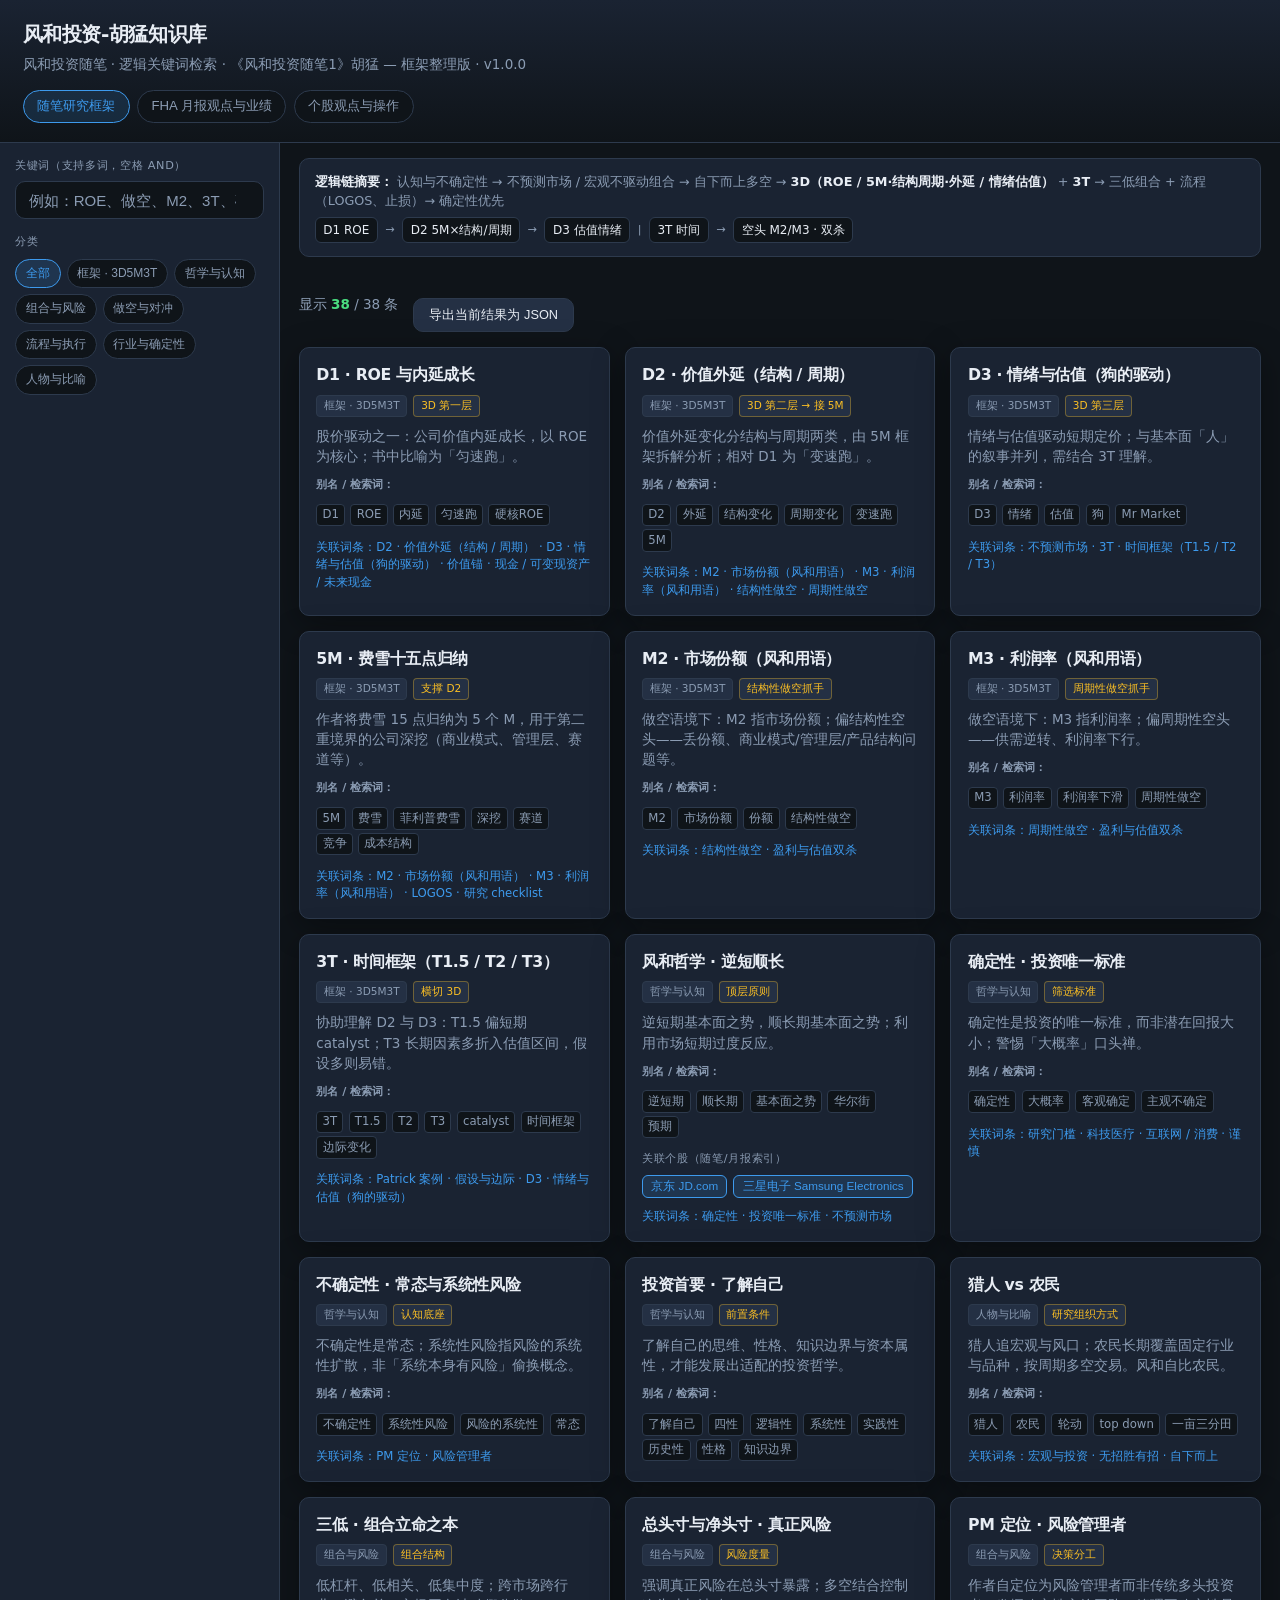
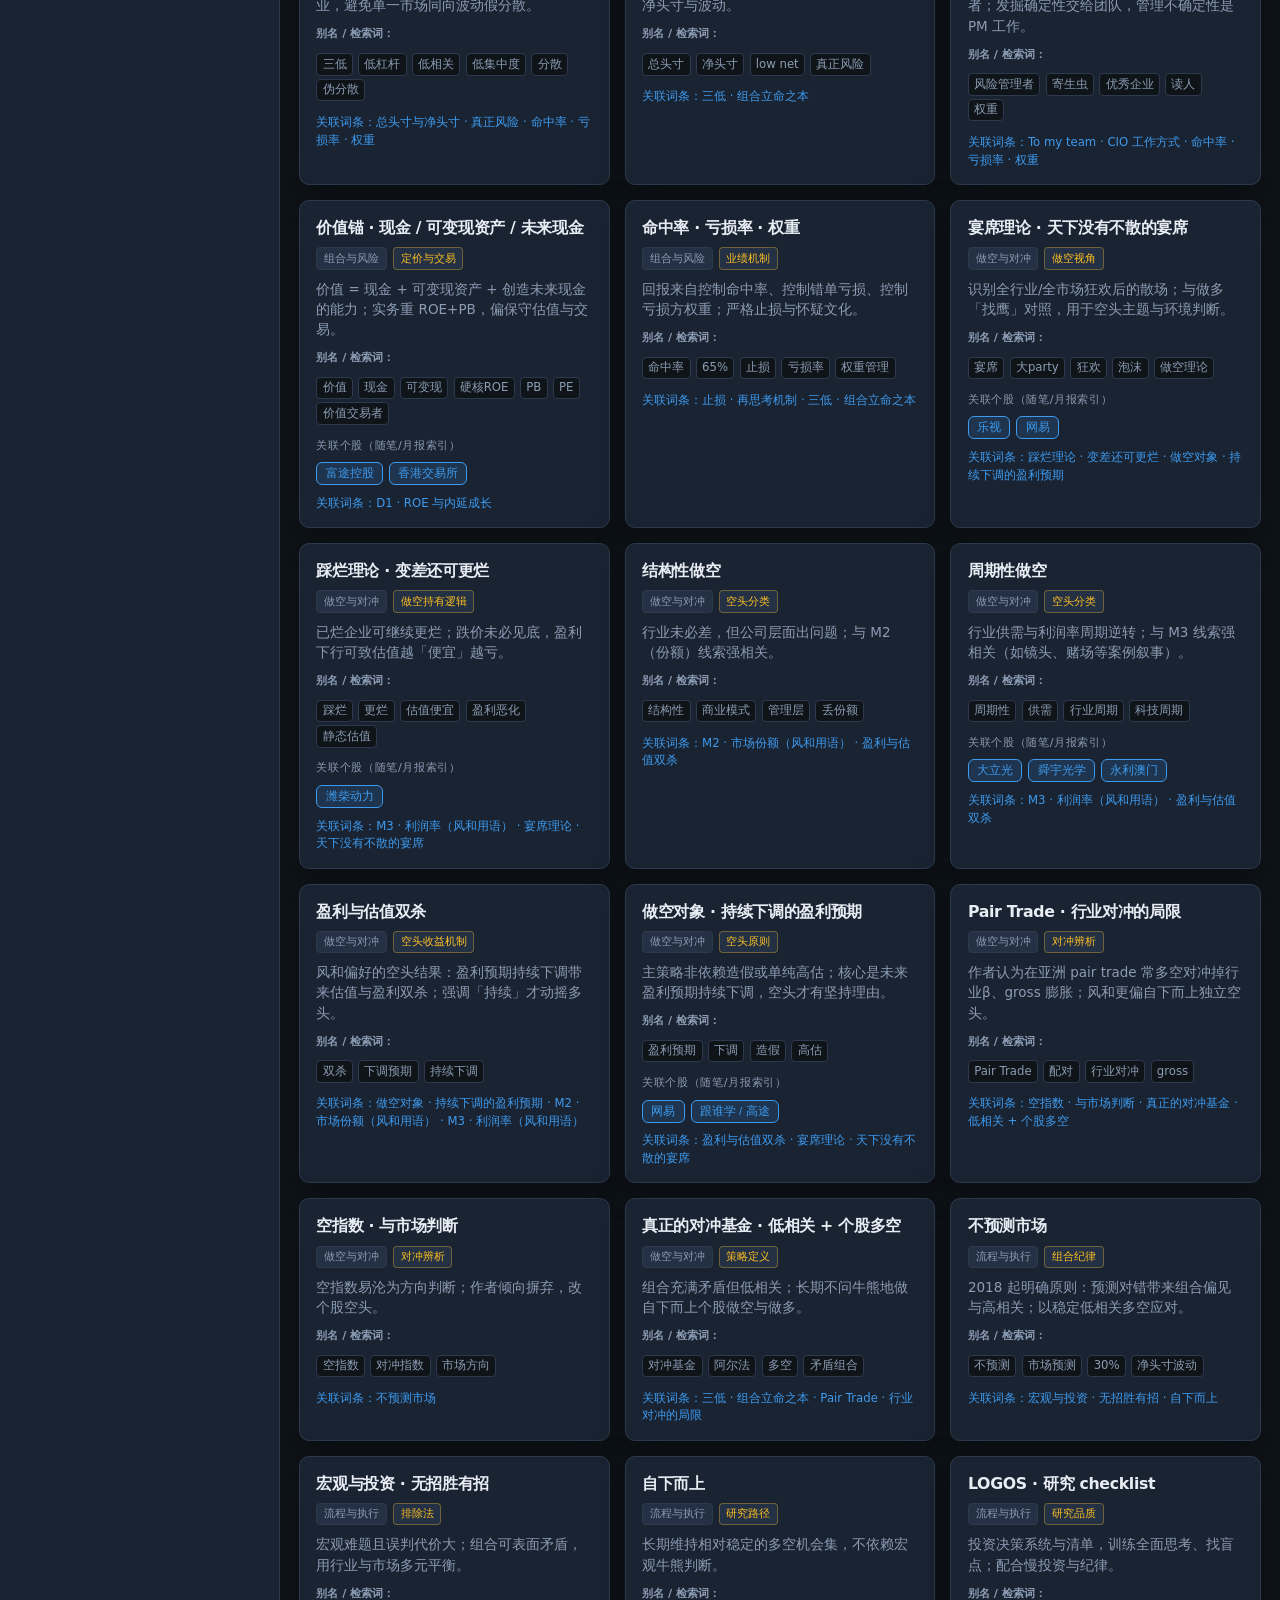
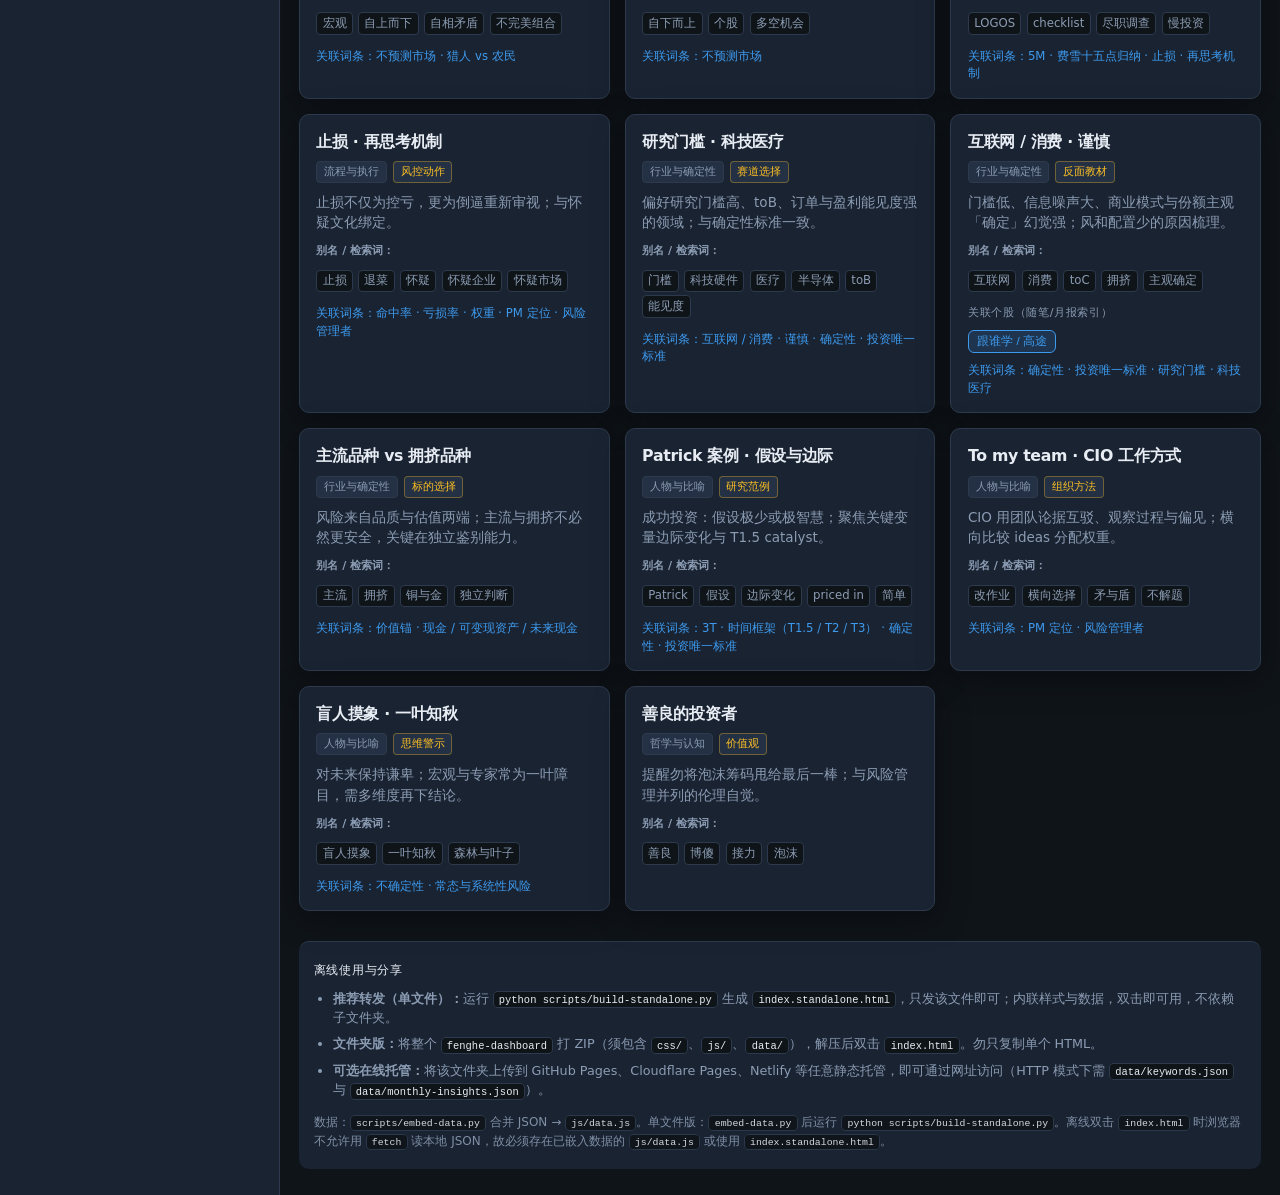
==== index.html @ e258abc2 "首次发布网页" ====
<!DOCTYPE html>
<html lang="zh-CN">
  <head>
    <meta charset="utf-8" />
    <meta name="viewport" content="width=device-width, initial-scale=1" />
    <title>风和投资-胡猛知识库</title>
    <style id="kb-critical-fallback">
      /* 不依赖 dashboard.css：资源缺失时仍能显示告警 */
      #kb-asset-warning {
        display: none;
        box-sizing: border-box;
        margin: 0;
        padding: 12px 16px;
        background: #fef2f2;
        border-bottom: 2px solid #ef4444;
        color: #111;
        font: 14px/1.55 system-ui, -apple-system, sans-serif;
      }
      #kb-asset-warning.show {
        display: block;
      }
      #kb-asset-warning code {
        background: #fee2e2;
        padding: 0 4px;
        border-radius: 3px;
        font-size: 0.92em;
      }
    </style>
    <link rel="stylesheet" href="css/dashboard.css" />
  </head>
  <body>
    <div id="kb-asset-warning" role="alert" hidden>
      <strong>无法加载样式或数据。</strong>
      常见原因：① 只复制了单个 HTML，未带上同级的 <code>css/</code>、<code>js/</code> 文件夹；② ZIP 未完整解压或路径被移动。
      请把<strong>整个</strong>知识库文件夹解压到本地，再双击其中的 <code>index.html</code>。
      若需「单文件」转发，请使用同目录下的 <code>index.standalone.html</code>（生成方式见页脚说明）。
    </div>
    <header class="app-header">
      <h1 id="meta-title">风和投资-胡猛知识库</h1>
      <p class="subtitle" id="meta-subtitle"></p>
      <nav class="view-tabs" id="view-tabs" aria-label="视图切换">
        <button type="button" class="view-tab active" data-view="framework" aria-selected="true">
          随笔研究框架
        </button>
        <button type="button" class="view-tab" data-view="monthly" aria-selected="false">
          FHA 月报观点与业绩
        </button>
        <button type="button" class="view-tab" data-view="stocks" aria-selected="false">
          个股观点与操作
        </button>
      </nav>
    </header>

    <div class="layout">
      <aside class="sidebar" id="sidebar-framework" aria-label="框架筛选">
        <div class="search-wrap">
          <label for="search">关键词（支持多词，空格 AND）</label>
          <input
            id="search"
            type="search"
            placeholder="例如：ROE、做空、M2、3T、确定性…"
            autocomplete="off"
          />
        </div>
        <p class="category-label">分类</p>
        <div id="category-chips" class="category-chips"></div>
      </aside>

      <aside class="sidebar hidden" id="sidebar-monthly" aria-label="月报筛选">
        <div class="search-wrap">
          <label for="search-monthly">检索月报（观点 / 业绩 / 对照标签）</label>
          <input
            id="search-monthly"
            type="search"
            placeholder="例如：止损、AI、gross、3D、恒瑞…"
            autocomplete="off"
          />
        </div>
        <p class="category-label">年份</p>
        <div id="year-chips" class="category-chips"></div>
      </aside>

      <aside class="sidebar hidden" id="sidebar-stocks" aria-label="个股筛选">
        <div class="search-wrap">
          <label for="search-stock">检索个股（名称 / 代码 / 别名）</label>
          <input
            id="search-stock"
            type="search"
            placeholder="例如：恒瑞、三星、600276、ALGN…"
            autocomplete="off"
          />
        </div>
        <p class="category-label">标的列表</p>
        <div id="stock-list" class="stock-list" role="listbox" aria-label="个股列表"></div>
      </aside>

      <main class="main">
        <div id="panel-framework">
        <div class="logic-strip" role="region" aria-label="逻辑链摘要">
          <strong>逻辑链摘要：</strong>
          认知与不确定性 → 不预测市场 / 宏观不驱动组合 → 自下而上多空 →
          <strong>3D（ROE / 5M·结构周期·外延 / 情绪估值）</strong> +
          <strong>3T</strong> → 三低组合 + 流程（LOGOS、止损）→ 确定性优先
          <div class="logic-flow" aria-hidden="true">
            <span class="flow-item">D1 ROE</span>
            <span class="arrow">→</span>
            <span class="flow-item">D2 5M×结构/周期</span>
            <span class="arrow">→</span>
            <span class="flow-item">D3 估值情绪</span>
            <span class="arrow">|</span>
            <span class="flow-item">3T 时间</span>
            <span class="arrow">→</span>
            <span class="flow-item">空头 M2/M3 · 双杀</span>
          </div>
        </div>

        <div class="stats-bar">
          <span>显示 <span class="count" id="stat-count">0</span> / <span id="stat-total">0</span> 条</span>
          <div class="footer-actions">
            <button type="button" class="export" id="export-json">导出当前结果为 JSON</button>
          </div>
        </div>

        <div id="card-grid" class="card-grid"></div>
        </div>

        <div id="panel-monthly" class="hidden">
          <div class="monthly-intro" id="monthly-intro"></div>
          <div id="monthly-chart-wrap" class="monthly-chart-wrap" aria-label="月度收益图表"></div>
          <div class="monthly-table-wrap">
            <table class="monthly-table" id="monthly-table" aria-label="月度业绩一览">
              <thead>
                <tr>
                  <th>期间</th>
                  <th>MTD</th>
                  <th>YTD</th>
                  <th>TTM</th>
                  <th>杠杆</th>
                  <th>AUM (US$m)</th>
                </tr>
              </thead>
              <tbody id="monthly-table-body"></tbody>
            </table>
          </div>
          <div class="stats-bar">
            <span>月报 <span class="count" id="monthly-stat-count">0</span> / <span id="monthly-stat-total">0</span> 期</span>
            <div class="footer-actions">
              <button type="button" class="export" id="export-monthly-json">导出当前筛选月报 JSON</button>
            </div>
          </div>
          <div id="monthly-card-grid" class="card-grid monthly-card-grid"></div>
        </div>

        <div id="panel-stocks" class="hidden">
          <div class="stock-panel-intro" id="stock-panel-intro"></div>
          <div class="stats-bar">
            <span>已选标的的历史表述 <span class="count" id="stock-mention-count">0</span> 条</span>
            <div class="footer-actions">
              <button type="button" class="export" id="export-stock-json">导出当前个股 JSON</button>
            </div>
          </div>
          <div id="stock-detail" class="stock-detail"></div>
        </div>

        <footer class="site-footer" id="site-footer">
          <p class="site-footer-title">离线使用与分享</p>
          <ul class="site-footer-list">
            <li><strong>推荐转发（单文件）：</strong>运行 <code>python scripts/build-standalone.py</code> 生成 <code>index.standalone.html</code>，只发该文件即可；内联样式与数据，双击即可用，不依赖子文件夹。</li>
            <li><strong>文件夹版：</strong>将整个 <code>fenghe-dashboard</code> 打 ZIP（须包含 <code>css/</code>、<code>js/</code>、<code>data/</code>），解压后双击 <code>index.html</code>。勿只复制单个 HTML。</li>
            <li><strong>可选在线托管：</strong>将该文件夹上传到 GitHub Pages、Cloudflare Pages、Netlify 等任意静态托管，即可通过网址访问（HTTP 模式下需 <code>data/keywords.json</code> 与 <code>data/monthly-insights.json</code>）。</li>
          </ul>
          <p class="site-footer-meta">数据：<code>scripts/embed-data.py</code> 合并 JSON → <code>js/data.js</code>。单文件版：<code>embed-data.py</code> 后运行 <code>python scripts/build-standalone.py</code>。离线双击 <code>index.html</code> 时浏览器不允许用 <code>fetch</code> 读本地 JSON，故必须存在已嵌入数据的 <code>js/data.js</code> 或使用 <code>index.standalone.html</code>。</p>
        </footer>
      </main>
    </div>

    <script src="js/data.js" defer></script>
    <script src="js/dashboard.js" defer></script>
    <script>
      (function () {
        function checkAssets() {
          var link = document.querySelector('link[href*="dashboard.css"]');
          var cssOk;
          if (link) {
            cssOk = !!link.sheet;
          } else {
            cssOk = document.querySelectorAll("head > style").length >= 2;
          }
          var dataOk =
            typeof window.__FENGHE_KB__ === "object" && window.__FENGHE_KB__ !== null;
          if (!cssOk || !dataOk) {
            var w = document.getElementById("kb-asset-warning");
            if (w) {
              w.hidden = false;
              w.classList.add("show");
            }
          }
        }
        window.addEventListener("load", checkAssets);
      })();
    </script>
  </body>
</html>
---- css/dashboard.css ----
:root {
  --bg: #0f1419;
  --surface: #1a2332;
  --surface2: #243044;
  --border: #2d3a4d;
  --text: #e8edf4;
  --muted: #8b9cb3;
  --accent: #3d9aed;
  --accent-dim: rgba(61, 154, 237, 0.15);
  --good: #4ade80;
  --warn: #fbbf24;
  --font: "Segoe UI", system-ui, -apple-system, sans-serif;
  --radius: 10px;
  --shadow: 0 8px 32px rgba(0, 0, 0, 0.35);
}

*,
*::before,
*::after {
  box-sizing: border-box;
}

html {
  font-size: 15px;
}

body {
  margin: 0;
  min-height: 100vh;
  font-family: var(--font);
  background: var(--bg);
  color: var(--text);
  line-height: 1.5;
}

a {
  color: var(--accent);
  text-decoration: none;
}
a:hover {
  text-decoration: underline;
}

.hidden {
  display: none !important;
}

.app-header {
  padding: 1.25rem 1.5rem;
  border-bottom: 1px solid var(--border);
  background: linear-gradient(180deg, var(--surface) 0%, var(--bg) 100%);
}

.app-header h1 {
  margin: 0 0 0.35rem;
  font-size: 1.35rem;
  font-weight: 600;
  letter-spacing: -0.02em;
}

.app-header .subtitle {
  margin: 0;
  font-size: 0.9rem;
  color: var(--muted);
}

.view-tabs {
  display: flex;
  flex-wrap: wrap;
  gap: 0.5rem;
  margin-top: 1rem;
}

.view-tab {
  padding: 0.45rem 0.9rem;
  font-size: 0.88rem;
  border-radius: 999px;
  border: 1px solid var(--border);
  background: var(--bg);
  color: var(--muted);
  cursor: pointer;
  transition: border-color 0.15s, color 0.15s, background 0.15s;
}

.view-tab:hover {
  border-color: var(--accent);
  color: var(--text);
}

.view-tab.active {
  background: var(--accent-dim);
  border-color: var(--accent);
  color: var(--accent);
}

.layout {
  display: grid;
  grid-template-columns: minmax(240px, 280px) 1fr;
  grid-template-rows: auto 1fr;
  min-height: calc(100vh - 88px);
}

@media (max-width: 900px) {
  .layout {
    grid-template-columns: 1fr;
  }
}

.sidebar {
  padding: 1rem 1rem 1.5rem;
  border-right: 1px solid var(--border);
  background: var(--surface);
}

@media (max-width: 900px) {
  .sidebar {
    border-right: none;
    border-bottom: 1px solid var(--border);
  }
}

.search-wrap {
  margin-bottom: 1rem;
}

.search-wrap label {
  display: block;
  font-size: 0.75rem;
  text-transform: uppercase;
  letter-spacing: 0.06em;
  color: var(--muted);
  margin-bottom: 0.4rem;
}

input[type="search"] {
  width: 100%;
  padding: 0.65rem 0.85rem;
  border-radius: var(--radius);
  border: 1px solid var(--border);
  background: var(--bg);
  color: var(--text);
  font-size: 1rem;
}

input[type="search"]::placeholder {
  color: var(--muted);
}

input[type="search"]:focus {
  outline: none;
  border-color: var(--accent);
  box-shadow: 0 0 0 3px var(--accent-dim);
}

.category-label {
  font-size: 0.75rem;
  text-transform: uppercase;
  letter-spacing: 0.06em;
  color: var(--muted);
  margin: 0.5rem 0 0.5rem;
}

.category-chips {
  display: flex;
  flex-wrap: wrap;
  gap: 0.4rem;
}

.chip {
  display: inline-flex;
  align-items: center;
  padding: 0.35rem 0.65rem;
  border-radius: 999px;
  font-size: 0.8rem;
  border: 1px solid var(--border);
  background: var(--bg);
  color: var(--muted);
  cursor: pointer;
  transition: background 0.15s, border-color 0.15s, color 0.15s;
}

.chip:hover {
  border-color: var(--accent);
  color: var(--text);
}

.chip.active {
  background: var(--accent-dim);
  border-color: var(--accent);
  color: var(--accent);
}

.main {
  padding: 1rem 1.25rem 2rem;
  overflow: auto;
}

.logic-strip {
  margin-bottom: 1.25rem;
  padding: 0.85rem 1rem;
  background: var(--surface);
  border: 1px solid var(--border);
  border-radius: var(--radius);
  font-size: 0.85rem;
  color: var(--muted);
}

.logic-strip strong {
  color: var(--text);
  font-weight: 600;
}

.logic-flow {
  display: flex;
  flex-wrap: wrap;
  align-items: center;
  gap: 0.35rem 0.5rem;
  margin-top: 0.5rem;
}

.logic-flow .flow-item {
  padding: 0.2rem 0.5rem;
  background: var(--bg);
  border-radius: 6px;
  font-size: 0.8rem;
  color: var(--text);
  border: 1px solid var(--border);
}

.logic-flow .arrow {
  color: var(--muted);
  font-size: 0.75rem;
}

.stats-bar {
  display: flex;
  flex-wrap: wrap;
  gap: 1rem;
  align-items: center;
  margin-bottom: 1rem;
  font-size: 0.9rem;
  color: var(--muted);
}

.stats-bar .count {
  color: var(--good);
  font-weight: 600;
}

.card-grid {
  display: grid;
  grid-template-columns: repeat(auto-fill, minmax(300px, 1fr));
  gap: 1rem;
}

.card {
  background: var(--surface);
  border: 1px solid var(--border);
  border-radius: var(--radius);
  padding: 1rem 1.1rem;
  box-shadow: var(--shadow);
  transition: border-color 0.15s;
}

.card:hover {
  border-color: #3d4f66;
}

.card h2 {
  margin: 0 0 0.5rem;
  font-size: 1.05rem;
  font-weight: 600;
  letter-spacing: -0.02em;
}

.card .meta-row {
  display: flex;
  flex-wrap: wrap;
  gap: 0.4rem;
  margin-bottom: 0.6rem;
}

.badge {
  font-size: 0.7rem;
  padding: 0.15rem 0.45rem;
  border-radius: 4px;
  background: var(--surface2);
  color: var(--muted);
  border: 1px solid var(--border);
}

.badge.logic {
  color: var(--warn);
  border-color: rgba(251, 191, 36, 0.35);
}

.card p.summary {
  margin: 0;
  font-size: 0.9rem;
  color: var(--muted);
}

.card .aliases {
  margin-top: 0.65rem;
  font-size: 0.78rem;
  color: var(--muted);
}

.card .aliases span {
  display: inline-block;
  margin-right: 0.35rem;
  margin-bottom: 0.2rem;
  padding: 0.1rem 0.35rem;
  background: var(--bg);
  border-radius: 4px;
  border: 1px solid var(--border);
}

.card .see-also {
  margin-top: 0.65rem;
  font-size: 0.78rem;
  color: var(--accent);
}

.card mark {
  background: rgba(61, 154, 237, 0.35);
  color: inherit;
  padding: 0 0.1rem;
}

.empty-state {
  padding: 2rem;
  text-align: center;
  color: var(--muted);
  border: 1px dashed var(--border);
  border-radius: var(--radius);
}

.footer-actions {
  margin-top: 1.5rem;
  display: flex;
  flex-wrap: wrap;
  gap: 0.75rem;
  align-items: center;
}

button.export {
  padding: 0.5rem 1rem;
  font-size: 0.85rem;
  border-radius: var(--radius);
  border: 1px solid var(--border);
  background: var(--surface2);
  color: var(--text);
  cursor: pointer;
}

button.export:hover {
  border-color: var(--accent);
  color: var(--accent);
}

.site-footer {
  margin-top: 2rem;
  padding: 1.25rem 1rem;
  border-top: 1px solid var(--border);
  border-radius: var(--radius);
  background: var(--surface);
  font-size: 0.85rem;
  color: var(--muted);
}

.site-footer-title {
  margin: 0 0 0.65rem;
  font-size: 0.8rem;
  text-transform: uppercase;
  letter-spacing: 0.06em;
  color: var(--text);
}

.site-footer-list {
  margin: 0 0 0.85rem;
  padding-left: 1.25rem;
}

.site-footer-list li {
  margin-bottom: 0.45rem;
}

.site-footer code {
  font-size: 0.82em;
  padding: 0.1rem 0.35rem;
  background: var(--bg);
  border-radius: 4px;
  border: 1px solid var(--border);
  color: var(--text);
}

.site-footer-meta {
  margin: 0;
  font-size: 0.8rem;
  opacity: 0.9;
}

.monthly-intro {
  margin-bottom: 1rem;
  padding: 1rem 1.1rem;
  background: var(--surface);
  border: 1px solid var(--border);
  border-radius: var(--radius);
  font-size: 0.9rem;
  color: var(--muted);
}

.monthly-intro-lead {
  margin: 0 0 0.5rem;
  color: var(--text);
}

.monthly-intro-note {
  margin: 0;
  font-size: 0.85rem;
}

.monthly-table-wrap {
  overflow-x: auto;
  margin-bottom: 1rem;
  border-radius: var(--radius);
  border: 1px solid var(--border);
}

.monthly-table {
  width: 100%;
  border-collapse: collapse;
  font-size: 0.82rem;
}

.monthly-table th,
.monthly-table td {
  padding: 0.5rem 0.65rem;
  text-align: right;
  border-bottom: 1px solid var(--border);
}

.monthly-table th:first-child,
.monthly-table td:first-child {
  text-align: left;
}

.monthly-table thead th {
  background: var(--surface2);
  color: var(--muted);
  font-weight: 600;
}

.monthly-table tbody tr:hover {
  background: rgba(61, 154, 237, 0.06);
}

.monthly-metrics .badge {
  font-size: 0.72rem;
}

.monthly-themes {
  margin: 0;
  padding-left: 1.2rem;
  font-size: 0.88rem;
  color: var(--muted);
}

.monthly-themes li {
  margin-bottom: 0.35rem;
}

.bridge-row {
  display: flex;
  flex-wrap: wrap;
  gap: 0.4rem;
}

.bridge-chip {
  padding: 0.25rem 0.55rem;
  font-size: 0.78rem;
  border-radius: 999px;
  border: 1px dashed var(--border);
  background: var(--bg);
  color: var(--accent);
  cursor: pointer;
}

.bridge-chip:hover {
  border-color: var(--accent);
  border-style: solid;
}

.muted {
  color: var(--muted);
}

.stock-list {
  display: flex;
  flex-direction: column;
  gap: 0.35rem;
  max-height: min(70vh, 520px);
  overflow-y: auto;
  padding-right: 0.25rem;
}

.stock-list-item {
  display: flex;
  justify-content: space-between;
  align-items: center;
  width: 100%;
  text-align: left;
  padding: 0.5rem 0.65rem;
  border-radius: var(--radius);
  border: 1px solid var(--border);
  background: var(--bg);
  color: var(--text);
  font-size: 0.86rem;
  cursor: pointer;
  transition: border-color 0.15s, background 0.15s;
}

.stock-list-item:hover {
  border-color: var(--accent);
}

.stock-list-item-active {
  border-color: var(--accent);
  background: var(--accent-dim);
}

.stock-list-name {
  font-weight: 500;
}

.stock-list-meta {
  font-size: 0.75rem;
  color: var(--muted);
}

.stock-mini-row {
  display: flex;
  flex-wrap: wrap;
  gap: 0.4rem;
}

.stock-mini-chip {
  padding: 0.2rem 0.5rem;
  font-size: 0.78rem;
  border-radius: 6px;
  border: 1px solid var(--border);
  background: var(--surface2);
  color: var(--good);
  cursor: pointer;
}

.stock-mini-chip:hover {
  border-color: var(--good);
}

.stock-detail {
  margin-top: 0.5rem;
}

.stock-detail-head {
  margin-bottom: 1rem;
}

.stock-detail-title {
  margin: 0 0 0.35rem;
  font-size: 1.2rem;
}

.stock-detail-sub {
  margin: 0.15rem 0;
  font-size: 0.85rem;
}

.stock-timeline-table td {
  vertical-align: top;
}

.stock-td-quote {
  text-align: left;
  max-width: 32rem;
  vertical-align: top;
}

.stock-quote {
  margin: 0;
  padding: 0.35rem 0 0.35rem 0.75rem;
  border-left: 3px solid var(--accent);
  font-size: 0.88rem;
  line-height: 1.55;
  color: var(--text);
}

.stance-tag {
  font-size: 0.72rem;
  padding: 0.15rem 0.4rem;
  border-radius: 4px;
  text-transform: lowercase;
}

.stance-long {
  background: rgba(74, 222, 128, 0.12);
  color: var(--good);
  border: 1px solid rgba(74, 222, 128, 0.35);
}

.stance-short {
  background: rgba(248, 113, 113, 0.12);
  color: #f87171;
  border: 1px solid rgba(248, 113, 113, 0.35);
}

.stance-other {
  background: var(--surface2);
  color: var(--muted);
  border: 1px solid var(--border);
}

button.linkish {
  background: none;
  border: none;
  padding: 0;
  color: var(--accent);
  cursor: pointer;
  font-size: inherit;
  text-decoration: underline;
  text-underline-offset: 2px;
}

button.linkish:hover {
  color: var(--text);
}

/* 月报：MTD / YTD 图表 */
.monthly-chart-wrap {
  margin: 1rem 0 1.25rem;
  padding: 1rem 1.1rem;
  border-radius: 10px;
  border: 1px solid var(--border);
  background: var(--surface2);
}

.chart-section .chart-title {
  margin: 0 0 0.5rem;
  font-size: 0.92rem;
  font-weight: 600;
  color: var(--text);
}

.chart-section .chart-title:not(:first-child) {
  margin-top: 1.25rem;
}

.mtd-highlight-strip {
  display: flex;
  flex-wrap: wrap;
  gap: 0.65rem 1.25rem;
  font-size: 0.8rem;
  color: var(--muted);
  margin-bottom: 0.65rem;
}

.mtd-highlight-strip strong {
  color: var(--text);
  font-weight: 600;
}

.mtd-chart-row {
  display: flex;
  align-items: flex-end;
  gap: 4px;
  min-height: 120px;
  padding: 0.25rem 0;
}

.mtd-bar-col {
  flex: 1;
  min-width: 0;
  display: flex;
  flex-direction: column;
  align-items: center;
  gap: 0.35rem;
}

.mtd-bar-inner {
  width: 100%;
  max-width: 22px;
  height: 88px;
  margin: 0 auto;
  display: flex;
  flex-direction: column;
  justify-content: flex-end;
  border-radius: 4px;
  background: var(--surface);
  border: 1px solid var(--border);
}

.mtd-bar {
  width: 100%;
  min-height: 2px;
  border-radius: 3px;
}

.mtd-bar.pos {
  background: linear-gradient(180deg, var(--good), rgba(74, 222, 128, 0.55));
}

.mtd-bar.neg {
  background: linear-gradient(180deg, #f87171, rgba(248, 113, 113, 0.55));
}

.mtd-bar-label {
  font-size: 0.65rem;
  color: var(--muted);
  text-align: center;
  line-height: 1.2;
}

.ytd-chart-svg-wrap {
  margin-top: 0.35rem;
}

.ytd-svg {
  width: 100%;
  height: 72px;
  display: block;
}

.ytd-x-labels {
  display: flex;
  justify-content: space-between;
  gap: 0.15rem;
  font-size: 0.62rem;
  color: var(--muted);
  margin-top: 0.25rem;
}

.ytd-x-labels span {
  flex: 1;
  min-width: 0;
  text-align: center;
  overflow: hidden;
  text-overflow: ellipsis;
}

/* 随笔卡片 → 个股 */
.fw-stock-chip {
  padding: 0.2rem 0.55rem;
  font-size: 0.78rem;
  border-radius: 6px;
  border: 1px solid var(--accent);
  background: var(--accent-dim);
  color: var(--accent);
  cursor: pointer;
}

.fw-stock-chip:hover {
  border-color: var(--text);
  color: var(--text);
}

/* 个股表 → 框架词条 */
.kw-open-chip {
  display: inline-block;
  margin: 0.15rem 0.35rem 0 0;
  padding: 0.12rem 0.45rem;
  font-size: 0.72rem;
  border-radius: 4px;
  border: 1px solid var(--border);
  background: var(--surface);
  color: var(--accent);
  cursor: pointer;
}

.kw-open-chip:hover {
  border-color: var(--accent);
}

.stock-td-kw {
  max-width: 14rem;
  vertical-align: top;
}
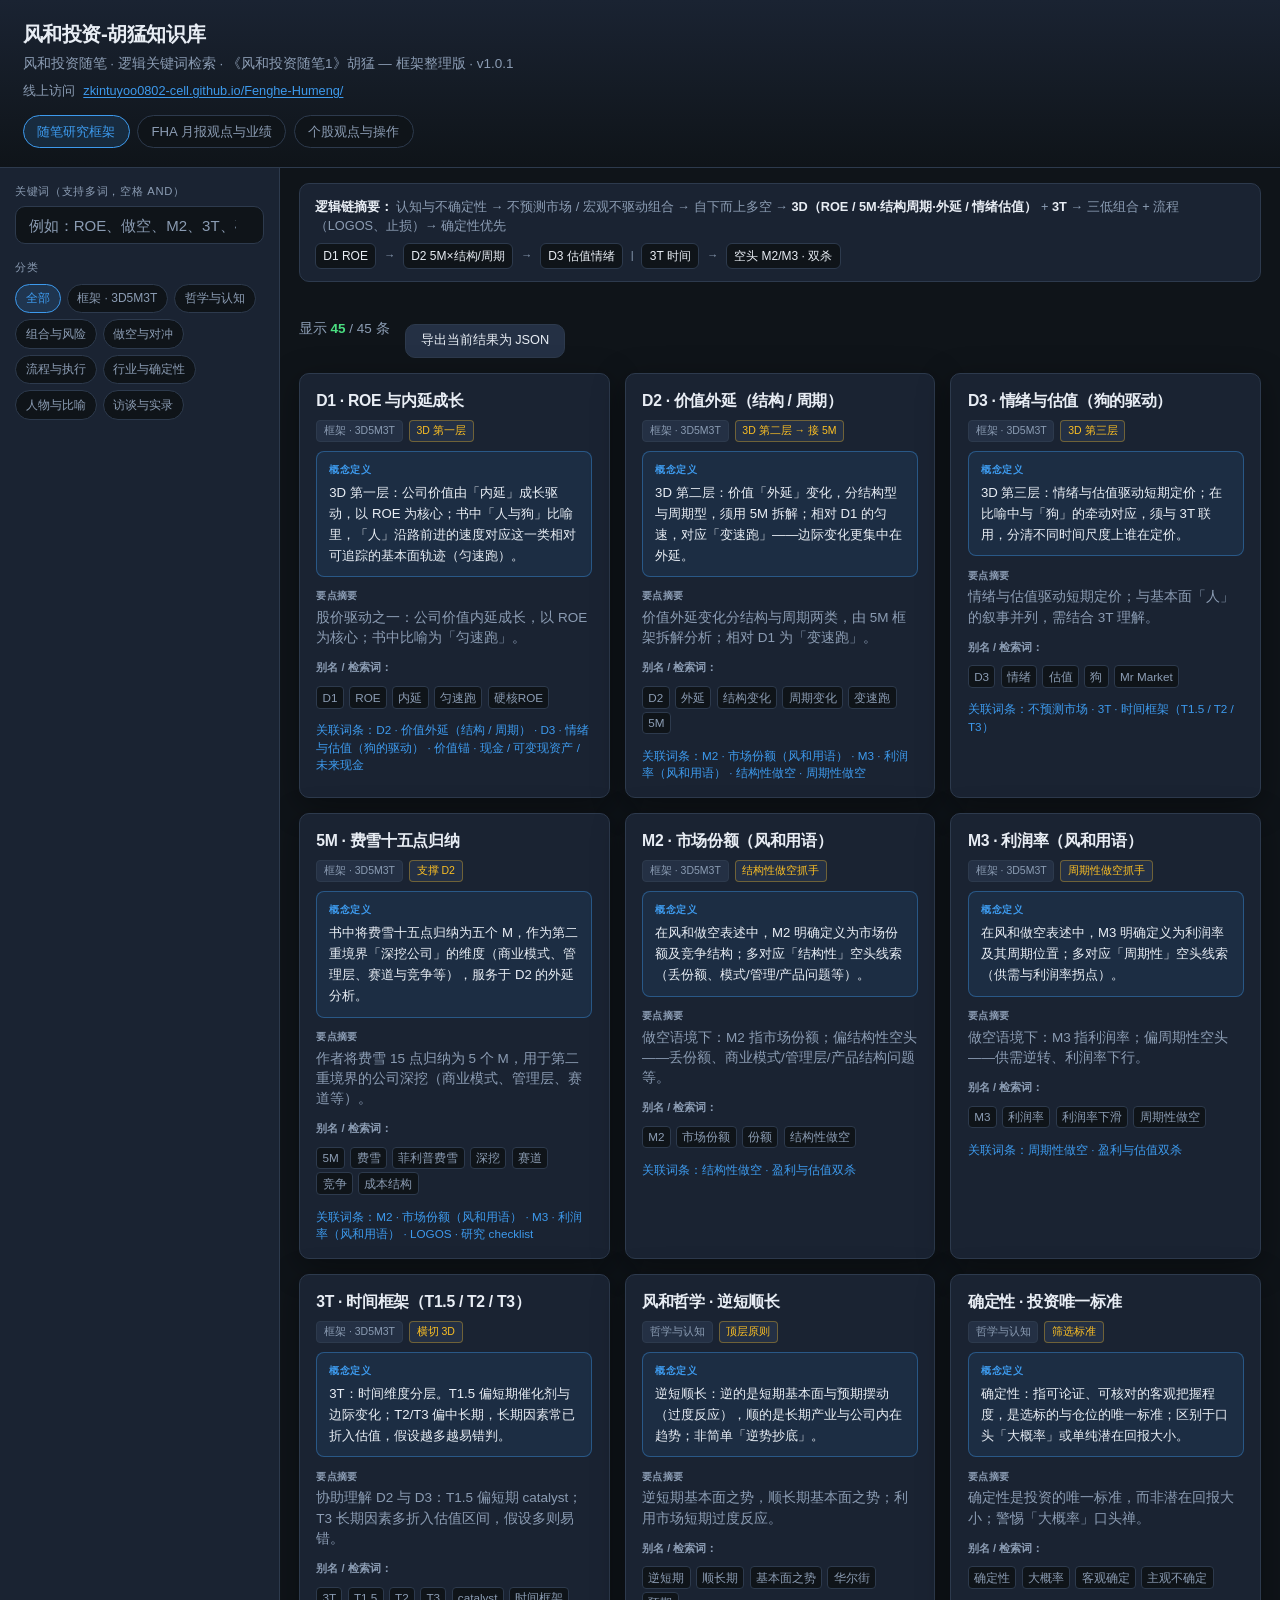
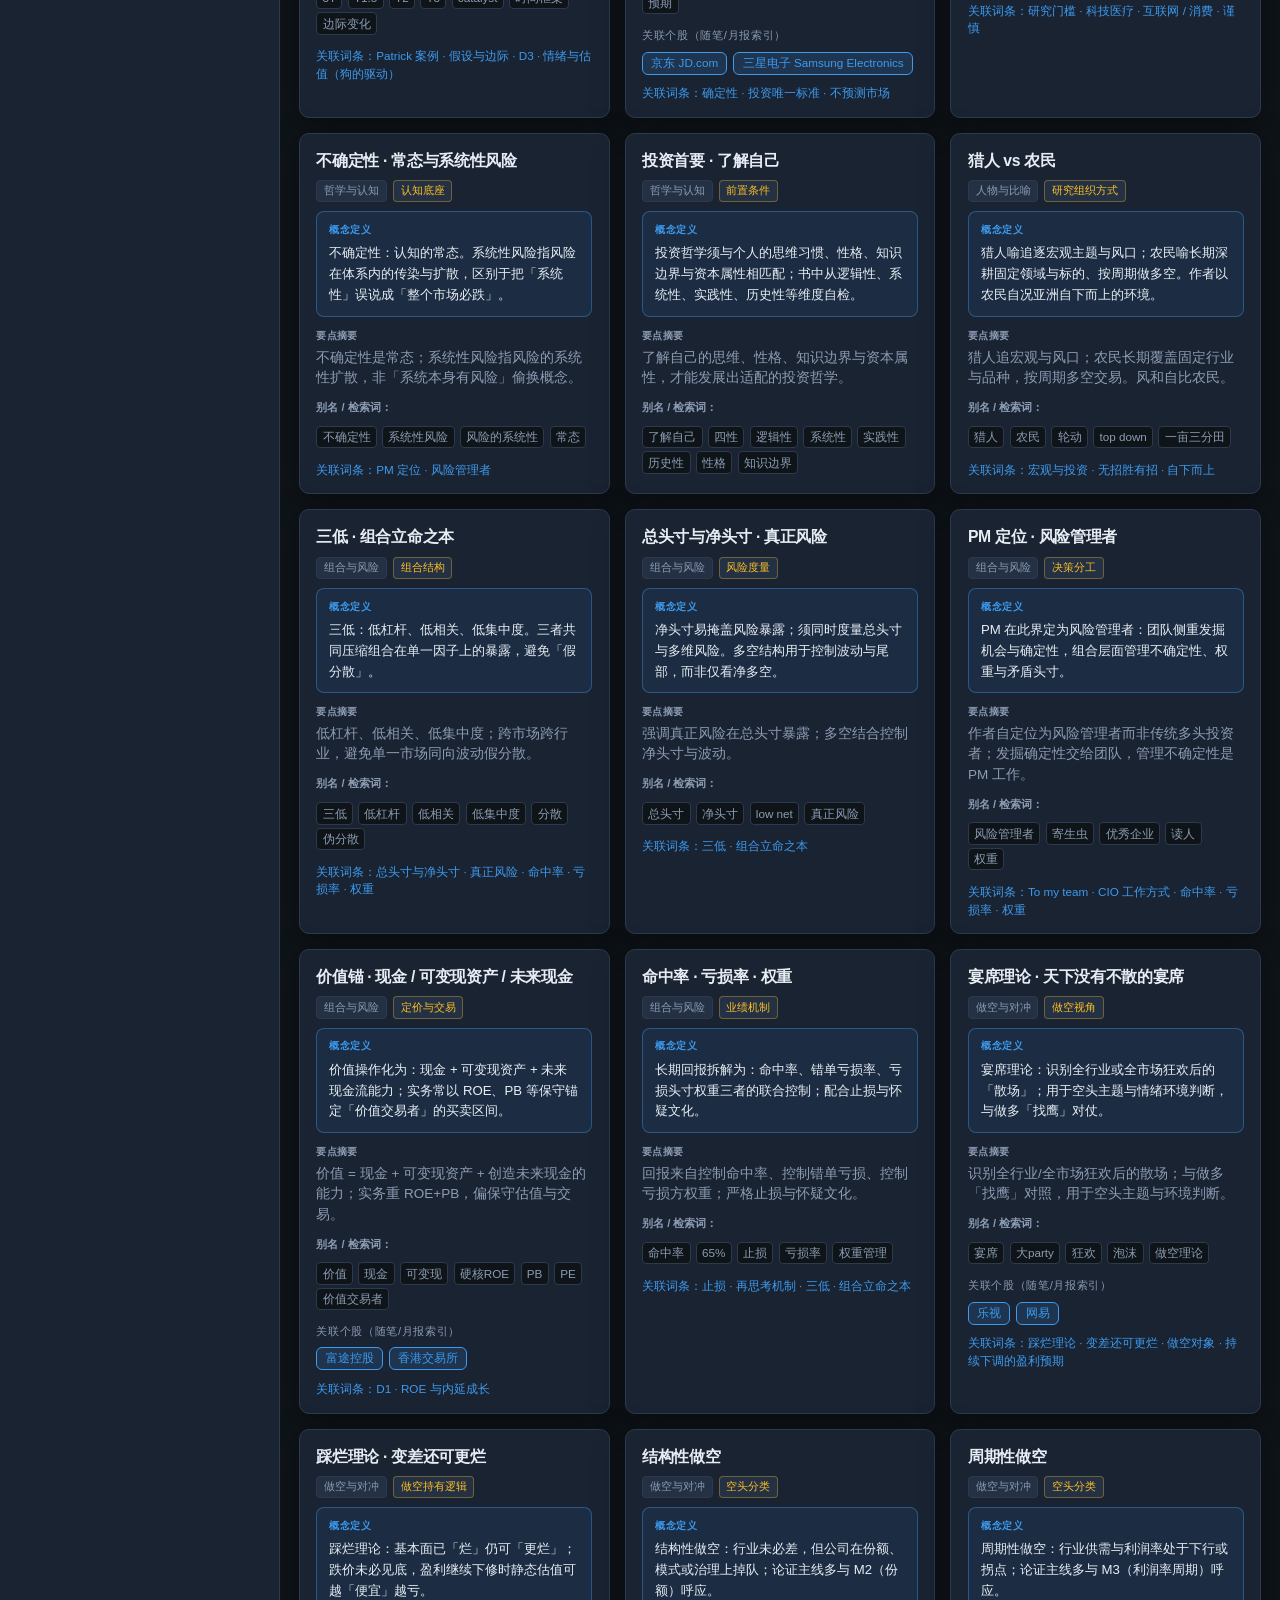
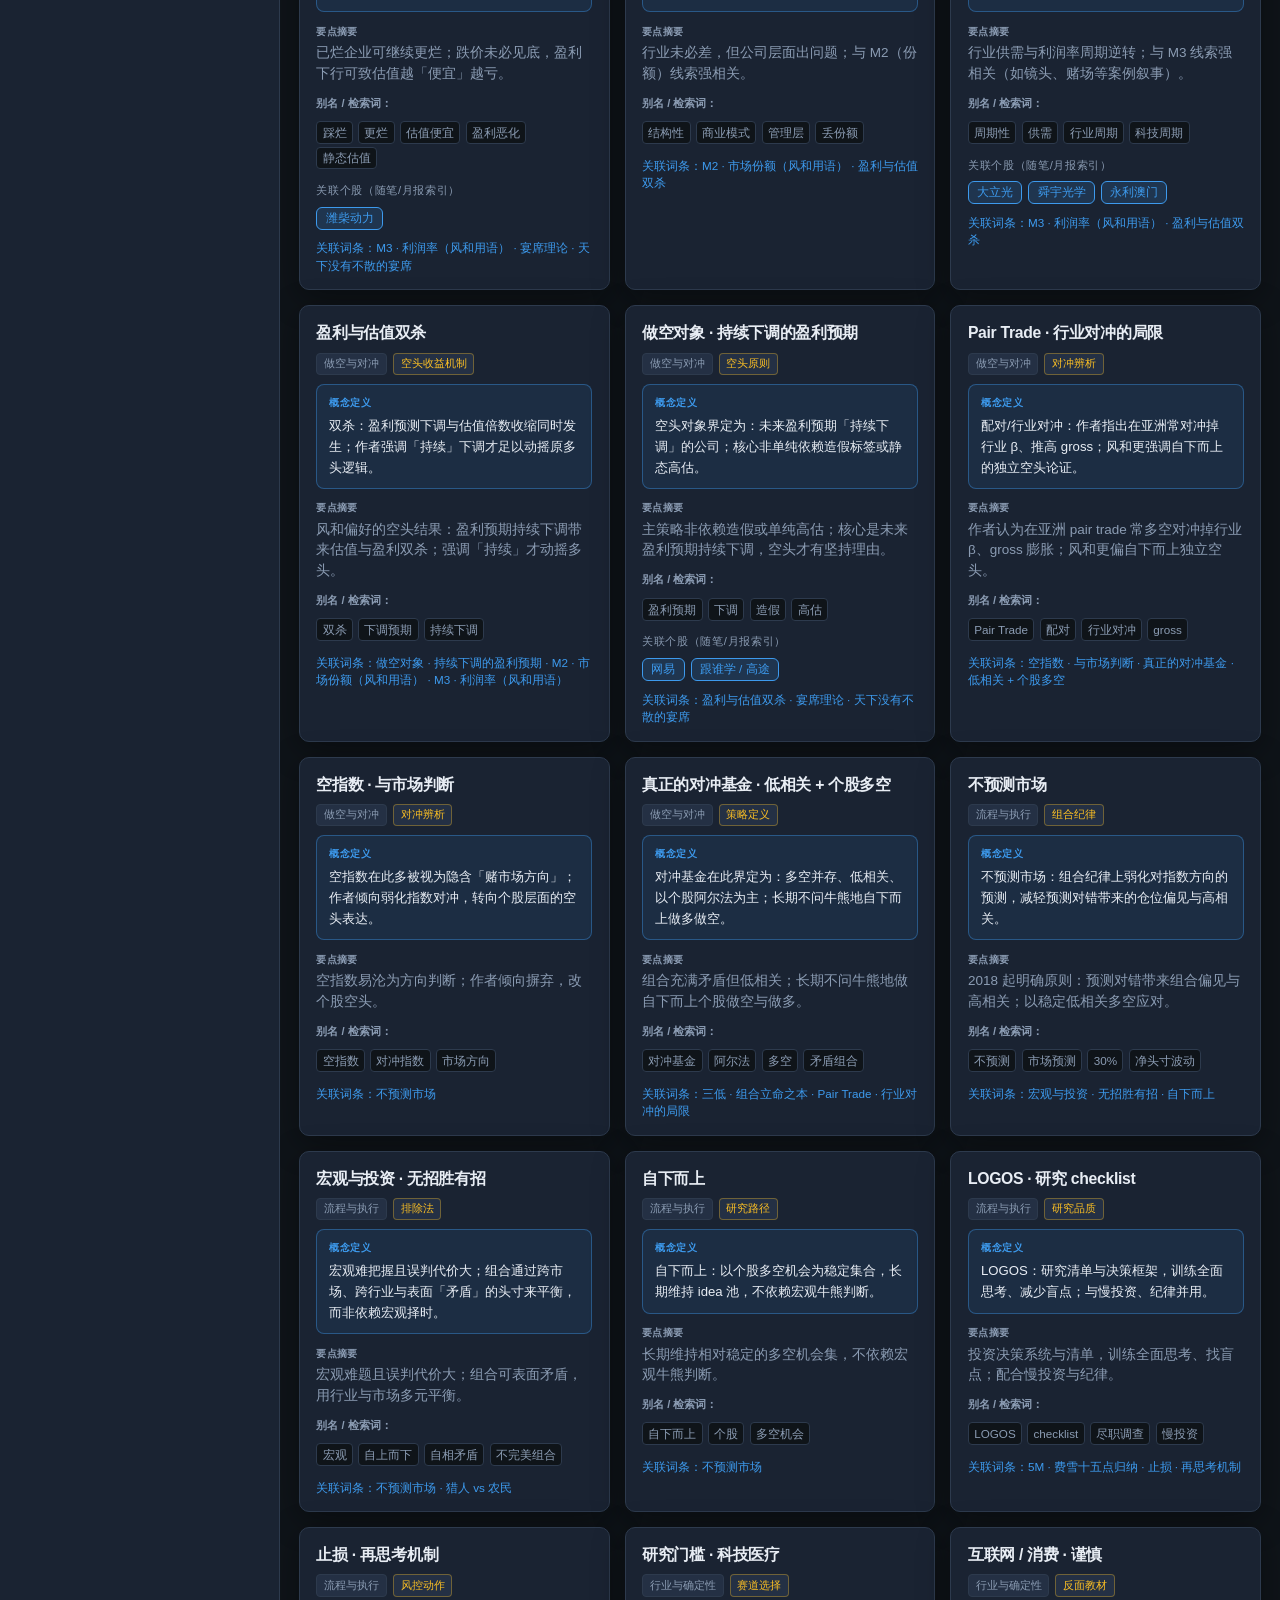
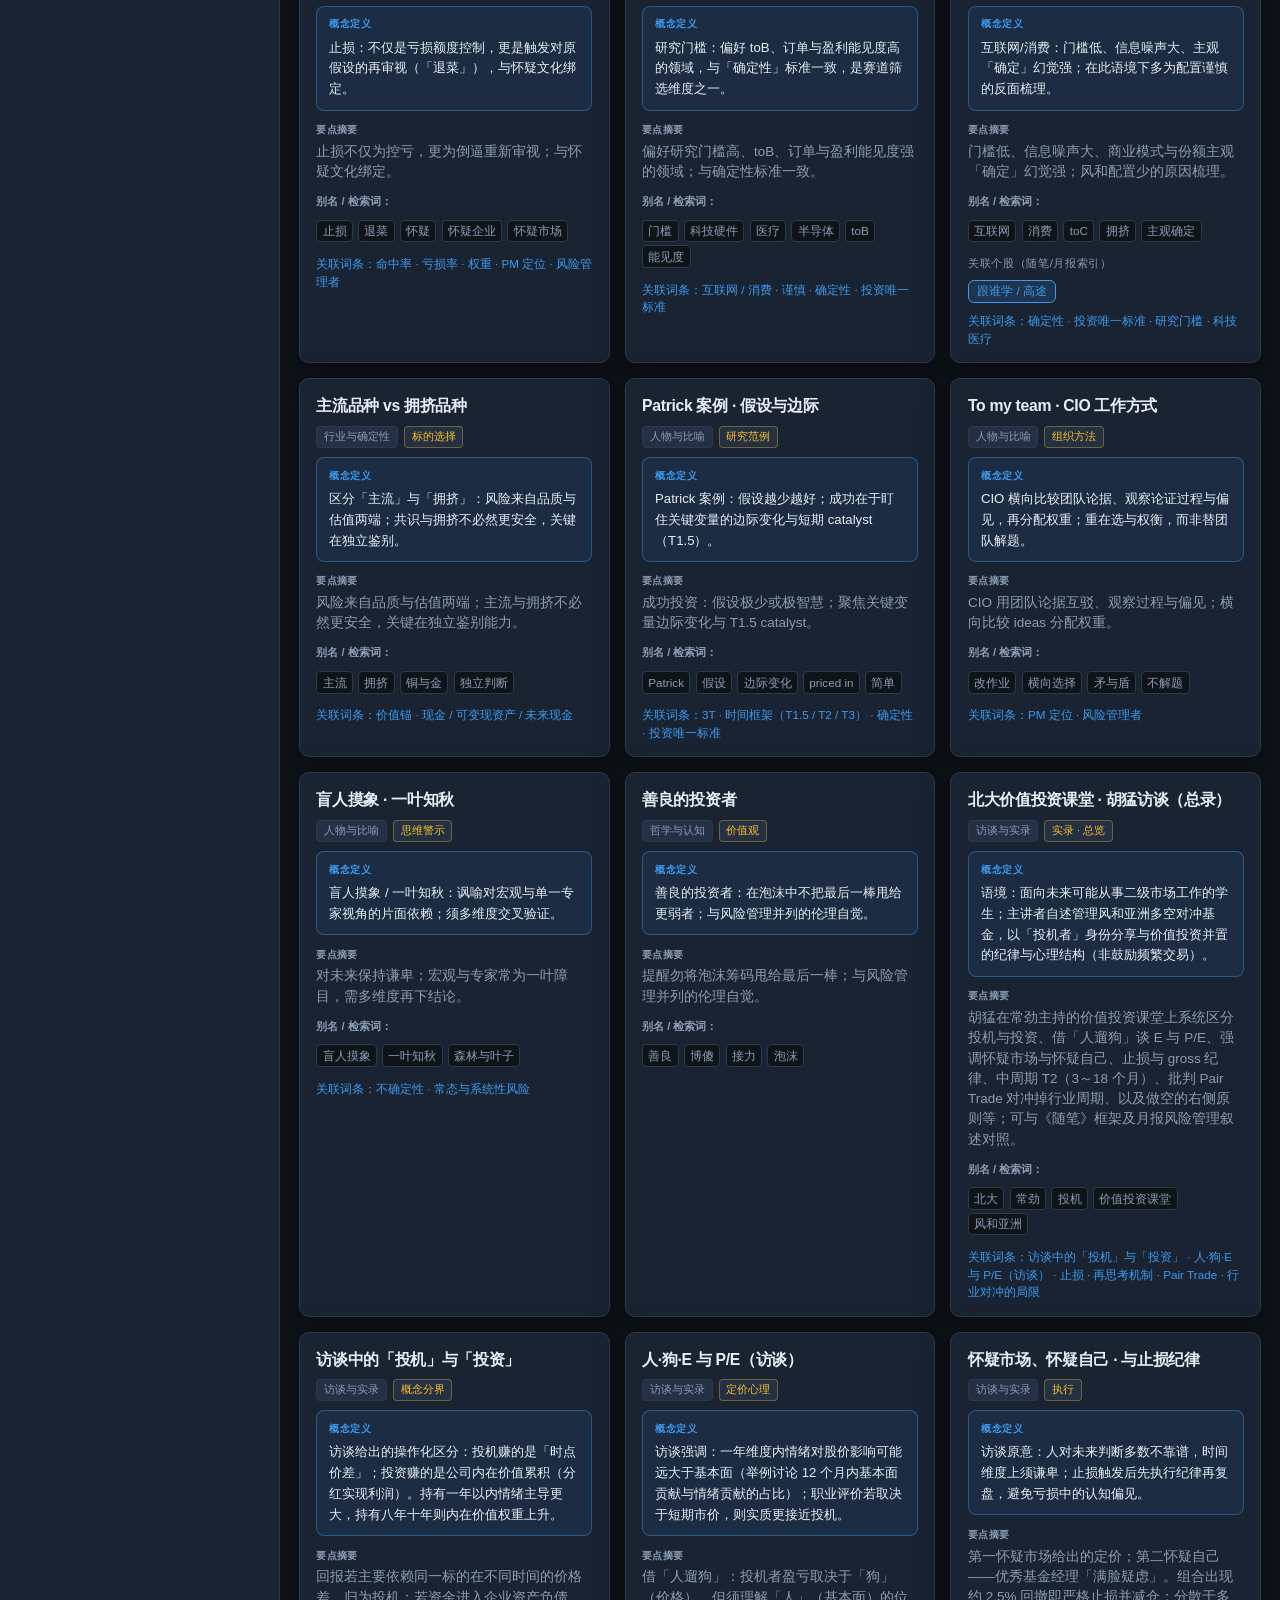
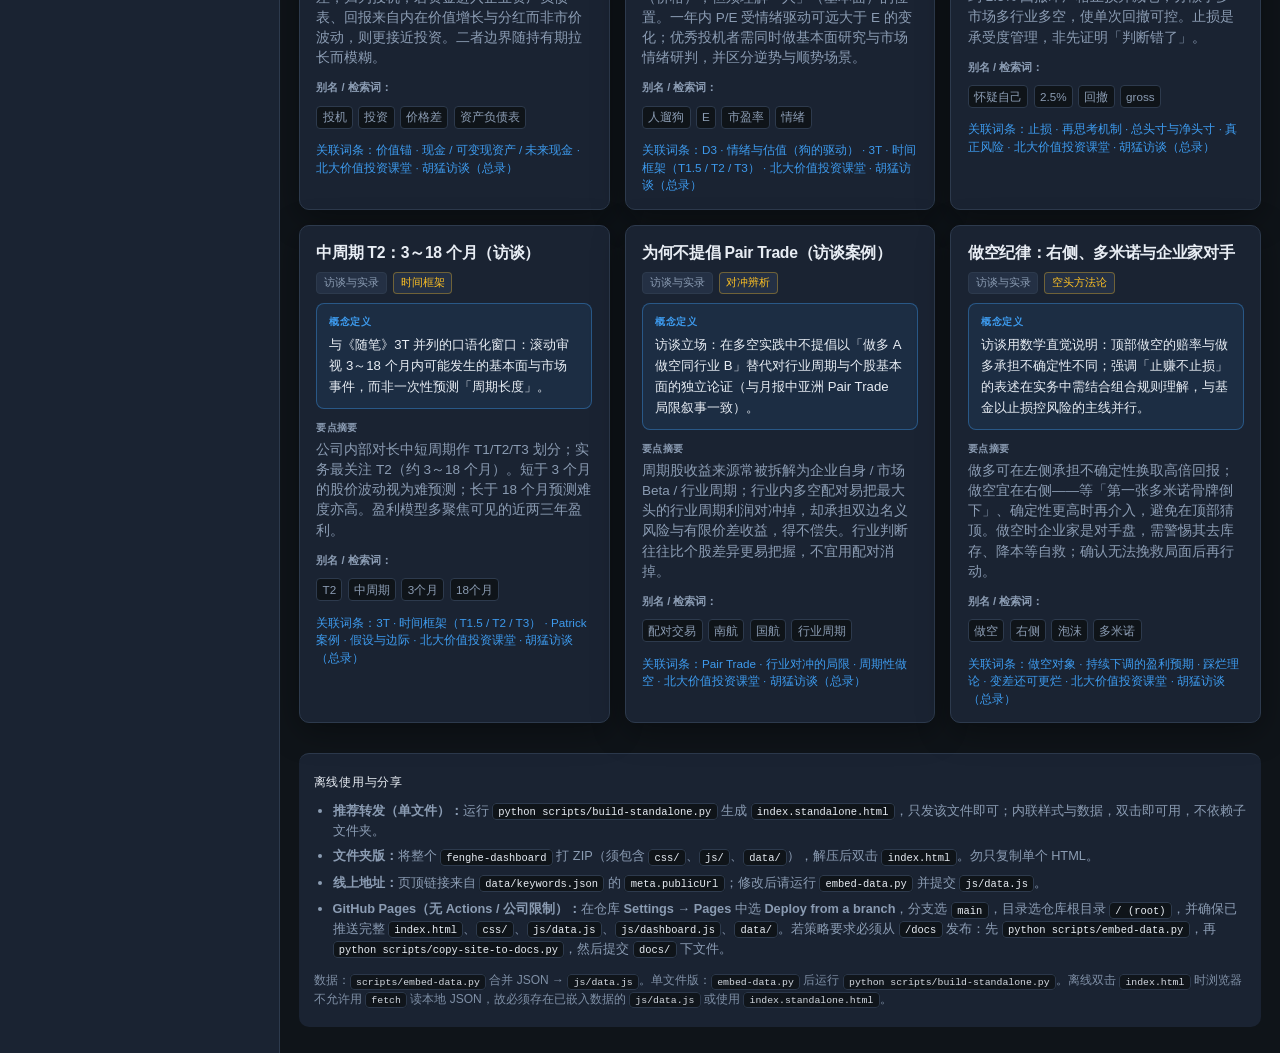
==== commit 11155d2d: "chore: 更新知识库 data.js 与静态资源" ====
--- a/index.html
+++ b/index.html
@@ -14,7 +14,7 @@
         background: #fef2f2;
         border-bottom: 2px solid #ef4444;
         color: #111;
-        font: 14px/1.55 system-ui, -apple-system, sans-serif;
+        font: 14px/1.55 "Microsoft YaHei", "微软雅黑", sans-serif;
       }
       #kb-asset-warning.show {
         display: block;
@@ -38,6 +38,10 @@
     <header class="app-header">
       <h1 id="meta-title">风和投资-胡猛知识库</h1>
       <p class="subtitle" id="meta-subtitle"></p>
+      <p class="public-link-wrap" id="public-link-wrap" hidden>
+        <span class="public-link-label">线上访问</span>
+        <a id="public-url-link" href="#" target="_blank" rel="noopener noreferrer"></a>
+      </p>
       <nav class="view-tabs" id="view-tabs" aria-label="视图切换">
         <button type="button" class="view-tab active" data-view="framework" aria-selected="true">
           随笔研究框架
@@ -167,7 +171,8 @@
           <ul class="site-footer-list">
             <li><strong>推荐转发（单文件）：</strong>运行 <code>python scripts/build-standalone.py</code> 生成 <code>index.standalone.html</code>，只发该文件即可；内联样式与数据，双击即可用，不依赖子文件夹。</li>
             <li><strong>文件夹版：</strong>将整个 <code>fenghe-dashboard</code> 打 ZIP（须包含 <code>css/</code>、<code>js/</code>、<code>data/</code>），解压后双击 <code>index.html</code>。勿只复制单个 HTML。</li>
-            <li><strong>可选在线托管：</strong>将该文件夹上传到 GitHub Pages、Cloudflare Pages、Netlify 等任意静态托管，即可通过网址访问（HTTP 模式下需 <code>data/keywords.json</code> 与 <code>data/monthly-insights.json</code>）。</li>
+            <li><strong>线上地址：</strong>页顶链接来自 <code>data/keywords.json</code> 的 <code>meta.publicUrl</code>；修改后请运行 <code>embed-data.py</code> 并提交 <code>js/data.js</code>。</li>
+            <li><strong>GitHub Pages（无 Actions / 公司限制）：</strong>在仓库 <strong>Settings → Pages</strong> 中选 <strong>Deploy from a branch</strong>，分支选 <code>main</code>，目录选仓库根目录 <code>/ (root)</code>，并确保已推送完整 <code>index.html</code>、<code>css/</code>、<code>js/data.js</code>、<code>js/dashboard.js</code>、<code>data/</code>。若策略要求必须从 <code>/docs</code> 发布：先 <code>python scripts/embed-data.py</code>，再 <code>python scripts/copy-site-to-docs.py</code>，然后提交 <code>docs/</code> 下文件。</li>
           </ul>
           <p class="site-footer-meta">数据：<code>scripts/embed-data.py</code> 合并 JSON → <code>js/data.js</code>。单文件版：<code>embed-data.py</code> 后运行 <code>python scripts/build-standalone.py</code>。离线双击 <code>index.html</code> 时浏览器不允许用 <code>fetch</code> 读本地 JSON，故必须存在已嵌入数据的 <code>js/data.js</code> 或使用 <code>index.standalone.html</code>。</p>
         </footer>
--- a/css/dashboard.css
+++ b/css/dashboard.css
@@ -9,7 +9,7 @@
   --accent-dim: rgba(61, 154, 237, 0.15);
   --good: #4ade80;
   --warn: #fbbf24;
-  --font: "Segoe UI", system-ui, -apple-system, sans-serif;
+  --font: "Microsoft YaHei", "微软雅黑", sans-serif;
   --radius: 10px;
   --shadow: 0 8px 32px rgba(0, 0, 0, 0.35);
 }
@@ -62,6 +62,27 @@
   margin: 0;
   font-size: 0.9rem;
   color: var(--muted);
+}
+
+.public-link-wrap {
+  margin: 0.4rem 0 0;
+  font-size: 0.85rem;
+  color: var(--muted);
+}
+
+.public-link-label {
+  margin-right: 0.35rem;
+}
+
+.public-link-wrap a {
+  color: var(--accent);
+  text-decoration: underline;
+  text-underline-offset: 2px;
+  word-break: break-all;
+}
+
+.public-link-wrap a:hover {
+  color: var(--text);
 }
 
 .view-tabs {
@@ -278,6 +299,38 @@
   flex-wrap: wrap;
   gap: 0.4rem;
   margin-bottom: 0.6rem;
+}
+
+.card .entry-definition {
+  margin: 0 0 0.75rem;
+  padding: 0.65rem 0.8rem;
+  border-radius: 8px;
+  border: 1px solid rgba(61, 154, 237, 0.4);
+  background: rgba(61, 154, 237, 0.09);
+}
+
+.card .def-label {
+  display: block;
+  font-size: 0.68rem;
+  font-weight: 600;
+  letter-spacing: 0.06em;
+  color: var(--accent);
+  margin-bottom: 0.4rem;
+}
+
+.card .def-body {
+  margin: 0;
+  font-size: 0.88rem;
+  line-height: 1.58;
+  color: var(--text);
+}
+
+.card .summary-label {
+  font-size: 0.68rem;
+  font-weight: 600;
+  color: var(--muted);
+  margin: 0 0 0.3rem;
+  letter-spacing: 0.04em;
 }
 
 .badge {
